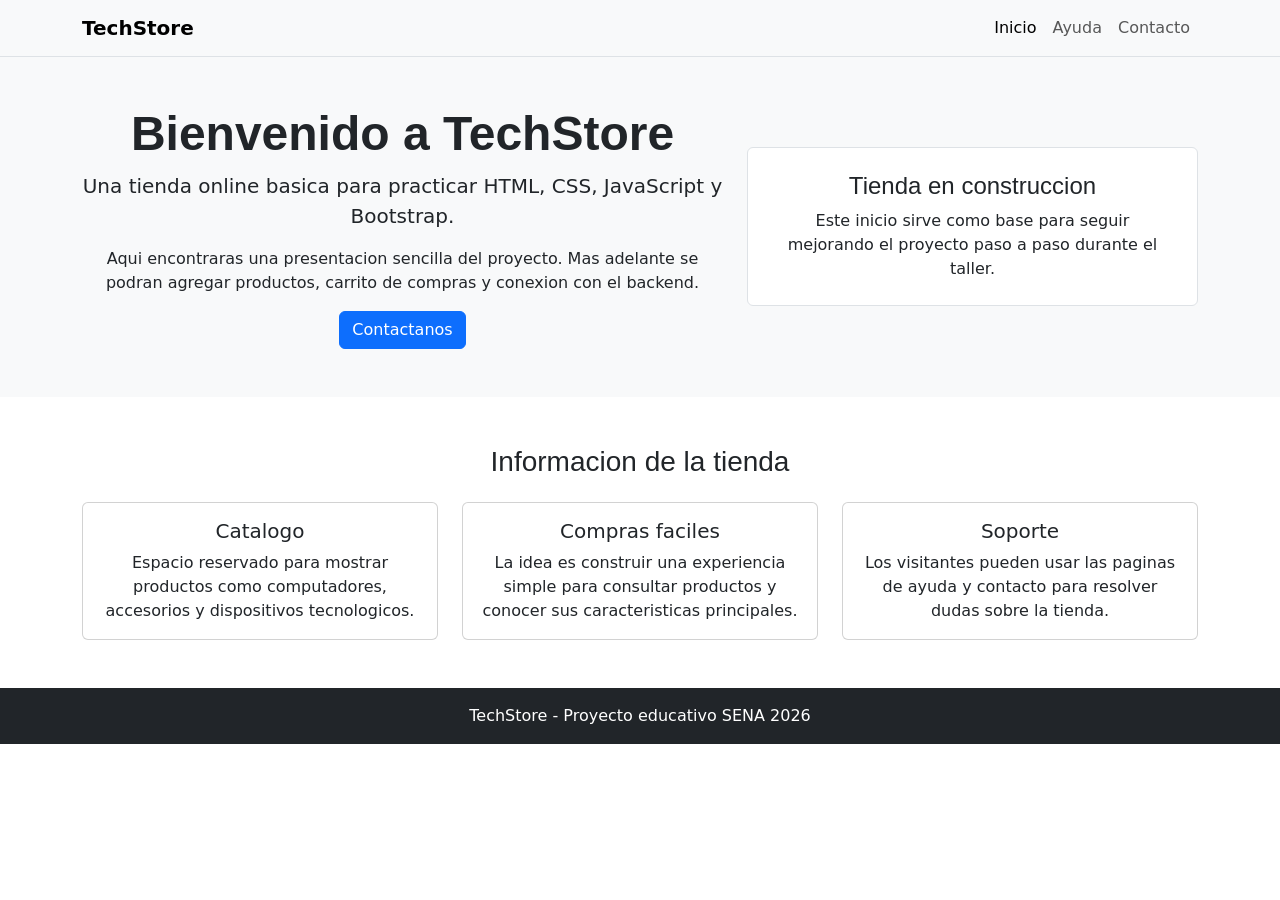
==== frontend/index.html @ 9f4b78a5 "Rediseño inicial de tienda virtual" ====
<!doctype html>
<html lang="es">
  <head>
    <meta charset="UTF-8" />
    <meta name="viewport" content="width=device-width, initial-scale=1" />
    <meta
      name="description"
      content="Pagina principal de una tienda online basica para aprendices."
    />
    <title>TechStore - Tienda Online</title>
    <link
      href="https://cdn.jsdelivr.net/npm/bootstrap@5.3.7/dist/css/bootstrap.min.css"
      rel="stylesheet"
    />
    <link rel="stylesheet" href="css/estilos.css" />
  </head>

  <body>
    <nav class="navbar navbar-expand-lg bg-body-tertiary border-bottom">
      <div class="container">
        <a class="navbar-brand fw-bold" href="index.html">TechStore</a>
        <button
          class="navbar-toggler"
          type="button"
          data-bs-toggle="collapse"
          data-bs-target="#menuPrincipal"
          aria-controls="menuPrincipal"
          aria-expanded="false"
          aria-label="Abrir menu de navegacion"
        >
          <span class="navbar-toggler-icon"></span>
        </button>

        <div class="collapse navbar-collapse" id="menuPrincipal">
          <ul class="navbar-nav ms-auto">
            <li class="nav-item">
              <a class="nav-link active" aria-current="page" href="index.html">
                Inicio
              </a>
            </li>
            <li class="nav-item">
              <a class="nav-link" href="ayuda.html">Ayuda</a>
            </li>
            <li class="nav-item">
              <a class="nav-link" href="contacto.html">Contacto</a>
            </li>
          </ul>
        </div>
      </div>
    </nav>

    <main>
      <section class="bg-light py-5">
        <div class="container">
          <div class="row align-items-center g-4">
            <div class="col-lg-7">
              <h1 class="display-5 fw-bold">Bienvenido a TechStore</h1>
              <p class="lead">
                Una tienda online basica para practicar HTML, CSS, JavaScript y
                Bootstrap.
              </p>
              <p>
                Aqui encontraras una presentacion sencilla del proyecto. Mas
                adelante se podran agregar productos, carrito de compras y
                conexion con el backend.
              </p>
              <a class="btn btn-primary" href="contacto.html">
                Contactanos
              </a>
            </div>
            <div class="col-lg-5">
              <div class="p-4 bg-white border rounded">
                <h2 class="h4">Tienda en construccion</h2>
                <p class="mb-0">
                  Este inicio sirve como base para seguir mejorando el proyecto
                  paso a paso durante el taller.
                </p>
              </div>
            </div>
          </div>
        </div>
      </section>

      <section class="py-5">
        <div class="container">
          <h2 class="h3 mb-4 text-center">Informacion de la tienda</h2>

          <div class="row g-4">
            <div class="col-md-4">
              <div class="card h-100">
                <div class="card-body">
                  <h3 class="card-title h5">Catalogo</h3>
                  <p class="card-text">
                    Espacio reservado para mostrar productos como computadores,
                    accesorios y dispositivos tecnologicos.
                  </p>
                </div>
              </div>
            </div>

            <div class="col-md-4">
              <div class="card h-100">
                <div class="card-body">
                  <h3 class="card-title h5">Compras faciles</h3>
                  <p class="card-text">
                    La idea es construir una experiencia simple para consultar
                    productos y conocer sus caracteristicas principales.
                  </p>
                </div>
              </div>
            </div>

            <div class="col-md-4">
              <div class="card h-100">
                <div class="card-body">
                  <h3 class="card-title h5">Soporte</h3>
                  <p class="card-text">
                    Los visitantes pueden usar las paginas de ayuda y contacto
                    para resolver dudas sobre la tienda.
                  </p>
                </div>
              </div>
            </div>
          </div>
        </div>
      </section>
    </main>

    <footer class="bg-dark text-white text-center py-3">
      <div class="container">
        <p class="mb-0">TechStore - Proyecto educativo SENA 2026</p>
      </div>
    </footer>

    <script src="js/script.js"></script>
    <script src="https://cdn.jsdelivr.net/npm/bootstrap@5.3.7/dist/js/bootstrap.bundle.min.js"></script>
  </body>
</html>
---- frontend/css/estilos.css ----
/* =========================
   TÍTULOS
========================= */

h1 {
  font-size: 20px;
  font-family: 'Gill Sans', 'Gill Sans MT', Calibri, 'Trebuchet MS', sans-serif;
  font-weight: bold;
}

h2 {
  font: bold 14px sans-serif;
}


/* =========================
   NORMALIZACIÓN HTML5
========================= */

header, section, footer, aside, nav, article, hgroup {
  display: block;
}


/* =========================
   ESTRUCTURA GENERAL
========================= */

body {
  text-align: center;
}

.agrupar {
  width: 960px;
  border: 10px solid rgb(18, 69, 18);
  margin: 15px auto;
}


/* =========================
   CABECERA
========================= */

.cabecera {
  background: #066580;
  border: 1px solid #2a7928;
  padding: 10px 5px;
}

.cabecera h1 {
  text-align: left;
}


/* =========================
   MENÚ
========================= */

.menu {
  background: #49ba84;
  padding: 1px;
  text-align: left;
}

.menu li {
  list-style: none;
  padding: 5px;
  font: bold 14px verdana;
  display: inline-block;
}

.menu a {
  text-decoration: none;
  color: black;
}

.menu a:hover {
  color: blue;
}


/* =========================
   CONTENIDO PRINCIPAL
========================= */

.seccion {
  padding: 20px;
  width: 600px;
  float: left;
}

article {
  background: #49ba84;
  border: 1px solid #999;
  padding: 20px;
  margin-bottom: 15px;
}

article footer {
  text-align: right;
  margin-top: 20px;
}

time {
  color: #999;
}


/* =========================
   BARRA LATERAL
========================= */

.columna {
  width: 300px;
  float: left;
  margin: 5px 0;
}

.columna blockquote {
  border: 1px solid black;
  padding: 40px;
  background: #49ba84;
  margin-bottom: 60px;
}


/* =========================
   PIE DE PÁGINA
========================= */

.pie {
  clear: both;
  padding: 20px;
  background: #066580;
  color: #fff;
}


/* =========================
   IMÁGENES
========================= */

img {
  width: 80px;
  display: block;
  margin: 20px auto;
}
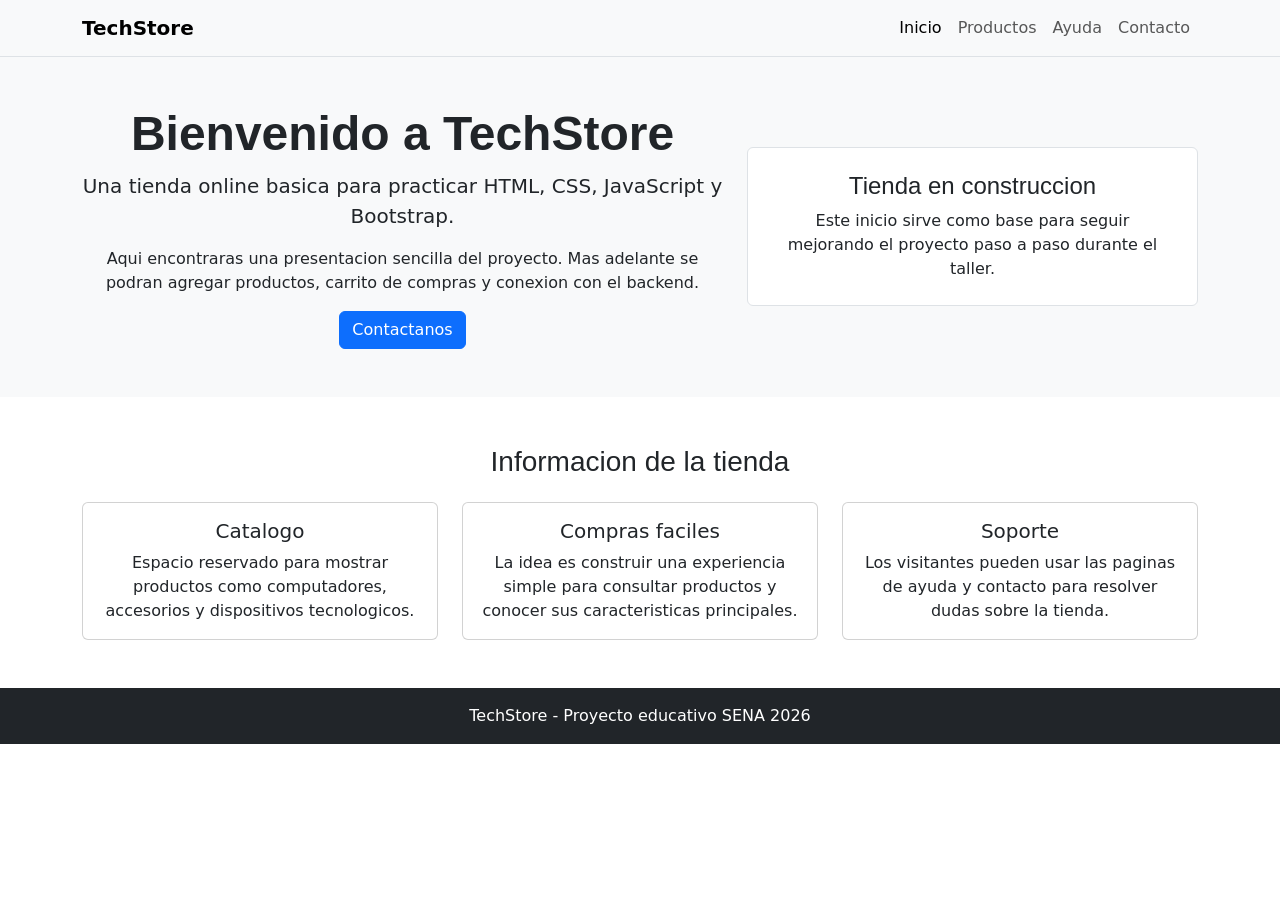
==== commit 089e89ee: "Guia 2 completada CRUD de productos" ====
--- a/frontend/index.html
+++ b/frontend/index.html
@@ -37,6 +37,9 @@
               <a class="nav-link active" aria-current="page" href="index.html">
                 Inicio
               </a>
+            </li>
+            <li class="nav-item">
+              <a class="nav-link" href="productos.html">Productos</a>
             </li>
             <li class="nav-item">
               <a class="nav-link" href="ayuda.html">Ayuda</a>
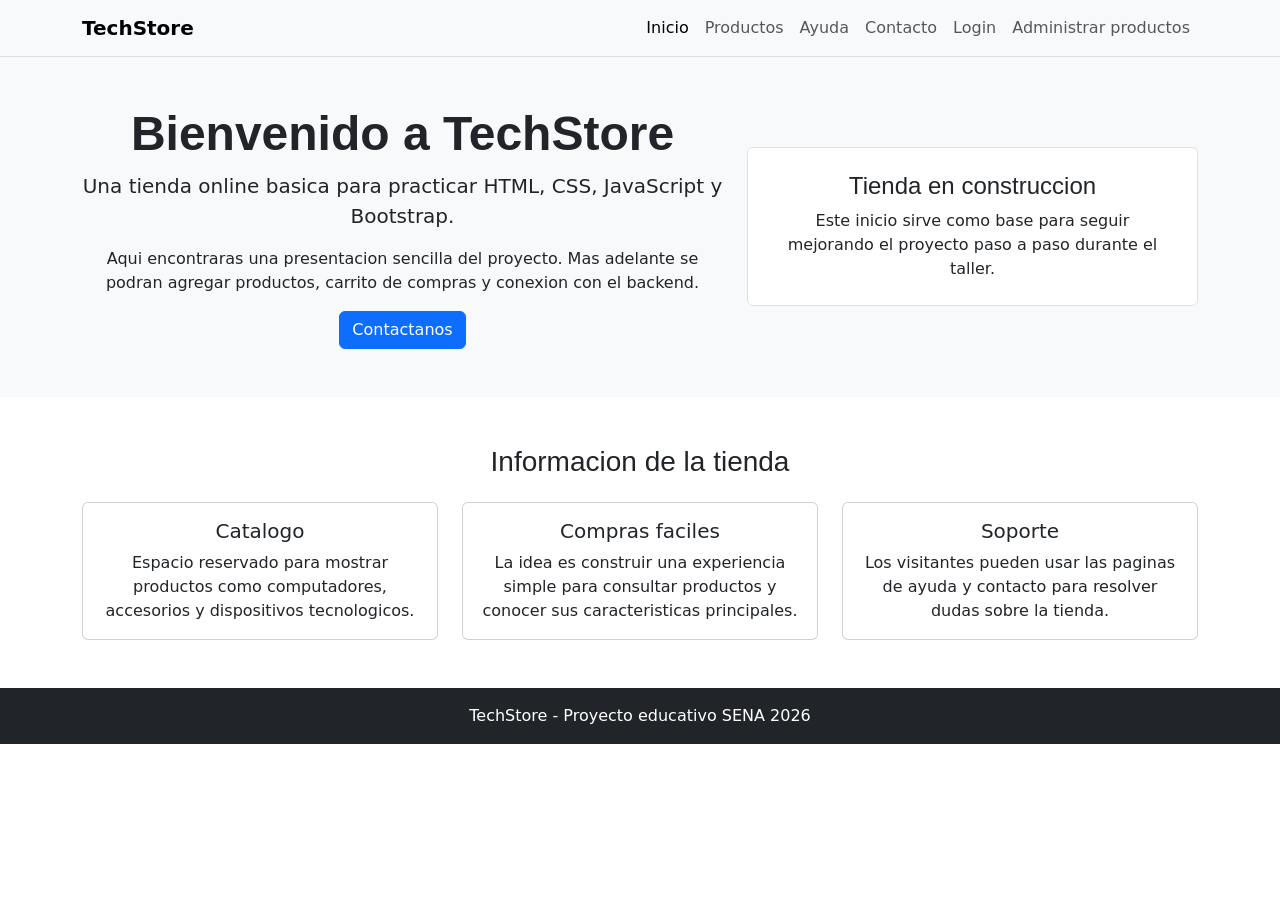
==== commit ade56652: "Actualización guía 3" ====
--- a/frontend/index.html
+++ b/frontend/index.html
@@ -46,6 +46,14 @@
             </li>
             <li class="nav-item">
               <a class="nav-link" href="contacto.html">Contacto</a>
+            </li>
+            <li class="nav-item">
+              <a class="nav-link" href="login.html">Login</a>
+            </li>
+            <li class="nav-item">
+              <a class="nav-link" href="admin-productos.html">
+                Administrar productos
+              </a>
             </li>
           </ul>
         </div>
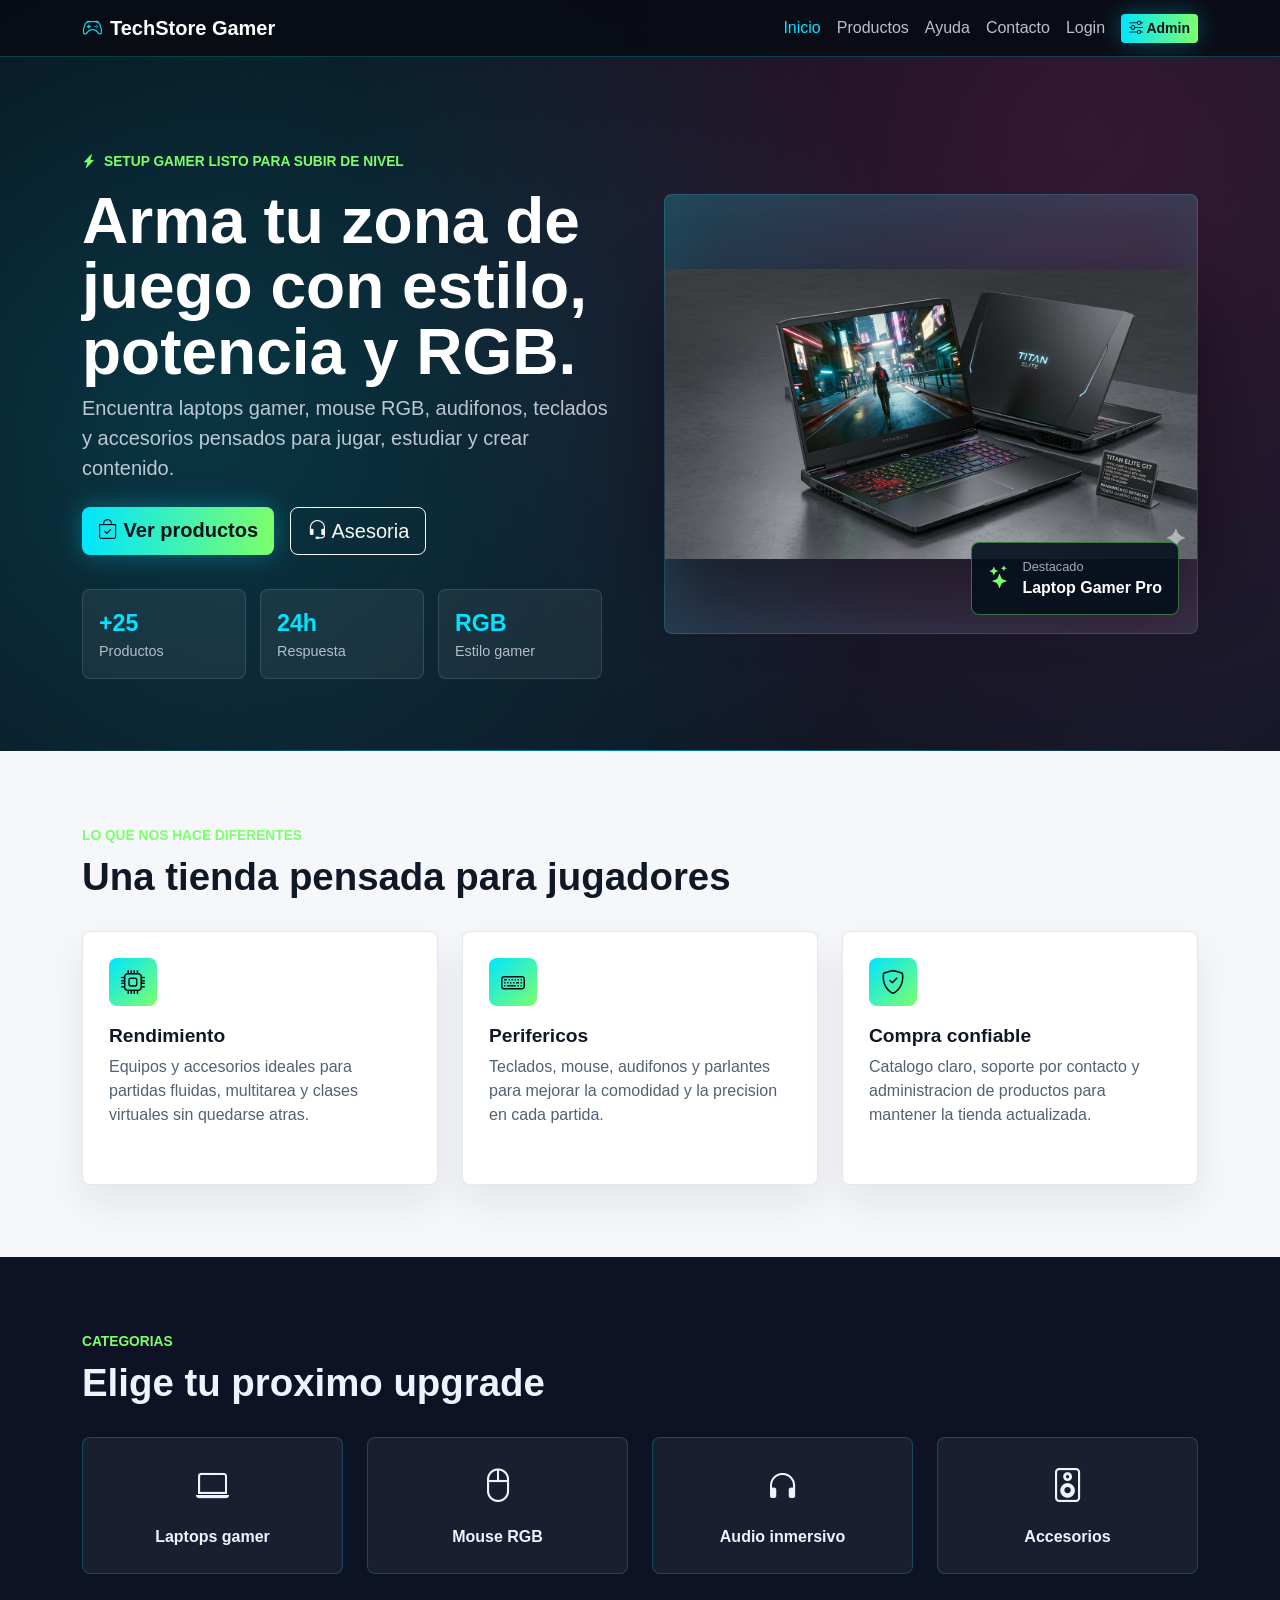
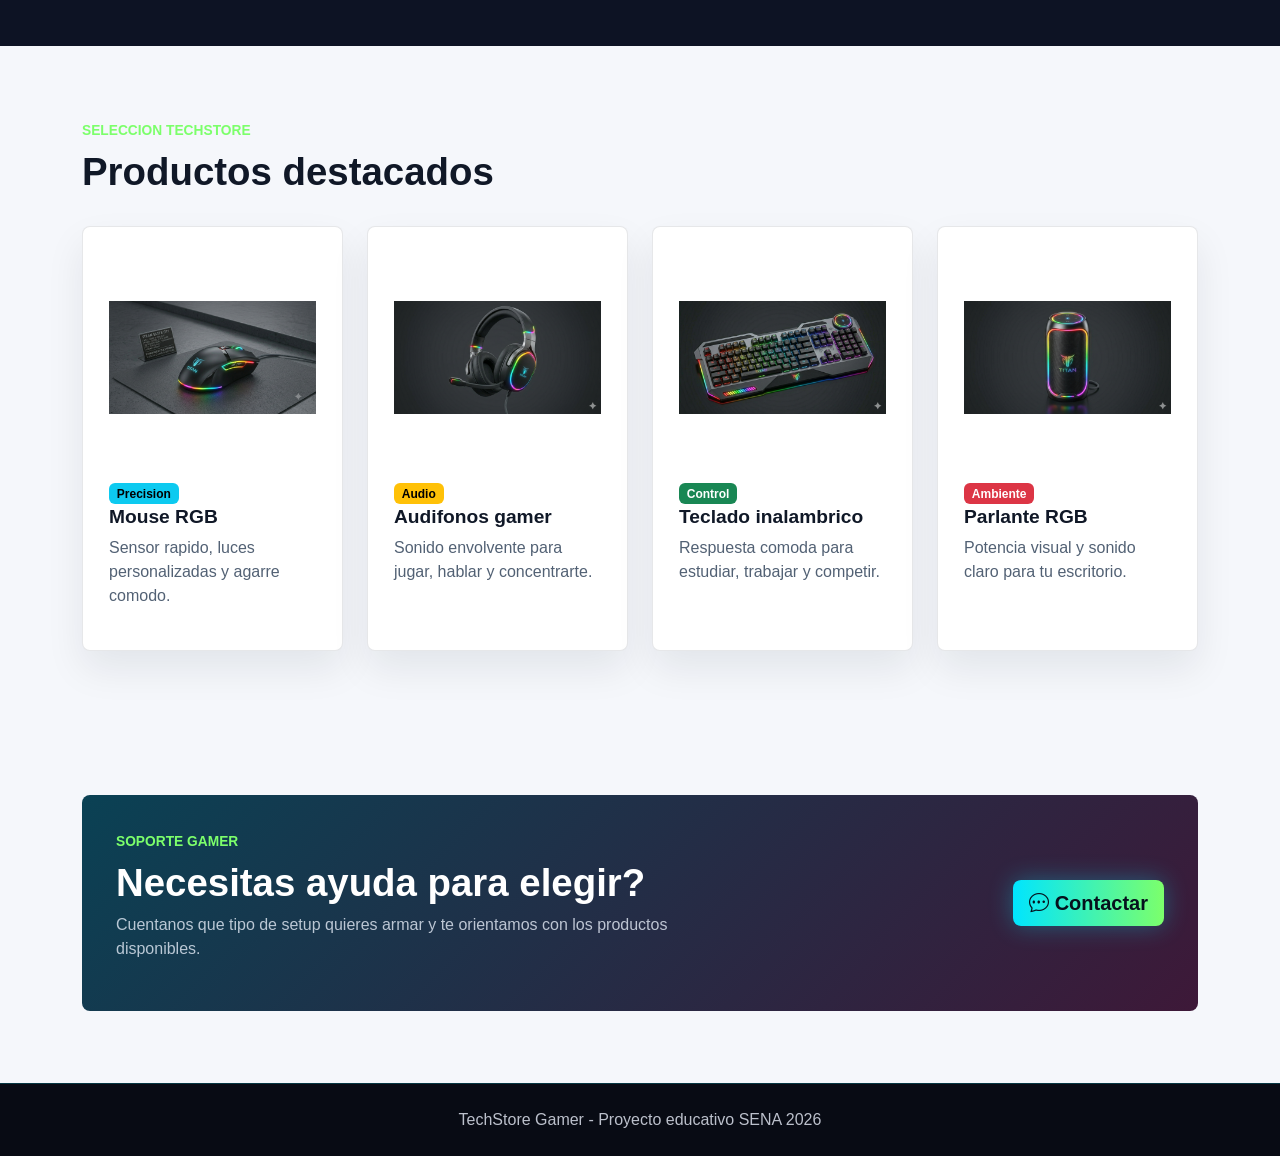
==== commit 061e7f34: "Cambios finales" ====
--- a/frontend/index.html
+++ b/frontend/index.html
@@ -5,20 +5,27 @@
     <meta name="viewport" content="width=device-width, initial-scale=1" />
     <meta
       name="description"
-      content="Pagina principal de una tienda online basica para aprendices."
+      content="TechStore Gamer, tienda virtual de accesorios, perifericos y equipos para jugadores."
     />
-    <title>TechStore - Tienda Online</title>
+    <title>TechStore Gamer - Tienda Online</title>
     <link
       href="https://cdn.jsdelivr.net/npm/bootstrap@5.3.7/dist/css/bootstrap.min.css"
       rel="stylesheet"
     />
+    <link
+      rel="stylesheet"
+      href="https://cdn.jsdelivr.net/npm/bootstrap-icons@1.11.3/font/bootstrap-icons.min.css"
+    />
     <link rel="stylesheet" href="css/estilos.css" />
   </head>
 
-  <body>
-    <nav class="navbar navbar-expand-lg bg-body-tertiary border-bottom">
+  <body class="gamer-page">
+    <nav class="navbar navbar-expand-lg navbar-dark gamer-navbar">
       <div class="container">
-        <a class="navbar-brand fw-bold" href="index.html">TechStore</a>
+        <a class="navbar-brand fw-bold d-flex align-items-center gap-2" href="index.html">
+          <i class="bi bi-controller"></i>
+          TechStore Gamer
+        </a>
         <button
           class="navbar-toggler"
           type="button"
@@ -32,7 +39,7 @@
         </button>
 
         <div class="collapse navbar-collapse" id="menuPrincipal">
-          <ul class="navbar-nav ms-auto">
+          <ul class="navbar-nav ms-auto align-items-lg-center">
             <li class="nav-item">
               <a class="nav-link active" aria-current="page" href="index.html">
                 Inicio
@@ -50,9 +57,10 @@
             <li class="nav-item">
               <a class="nav-link" href="login.html">Login</a>
             </li>
-            <li class="nav-item">
-              <a class="nav-link" href="admin-productos.html">
-                Administrar productos
+            <li class="nav-item ms-lg-2">
+              <a class="btn btn-neon btn-sm" href="admin-productos.html">
+                <i class="bi bi-sliders"></i>
+                Admin
               </a>
             </li>
           </ul>
@@ -61,85 +69,225 @@
     </nav>
 
     <main>
-      <section class="bg-light py-5">
-        <div class="container">
-          <div class="row align-items-center g-4">
-            <div class="col-lg-7">
-              <h1 class="display-5 fw-bold">Bienvenido a TechStore</h1>
-              <p class="lead">
-                Una tienda online basica para practicar HTML, CSS, JavaScript y
-                Bootstrap.
+      <section class="hero-gamer">
+        <div class="container">
+          <div class="row align-items-center g-5">
+            <div class="col-lg-6">
+              <span class="hero-badge">
+                <i class="bi bi-lightning-charge-fill"></i>
+                Setup gamer listo para subir de nivel
+              </span>
+              <h1 class="display-4 fw-bold mt-3">
+                Arma tu zona de juego con estilo, potencia y RGB.
+              </h1>
+              <p class="lead hero-copy">
+                Encuentra laptops gamer, mouse RGB, audifonos, teclados y
+                accesorios pensados para jugar, estudiar y crear contenido.
               </p>
-              <p>
-                Aqui encontraras una presentacion sencilla del proyecto. Mas
-                adelante se podran agregar productos, carrito de compras y
-                conexion con el backend.
-              </p>
-              <a class="btn btn-primary" href="contacto.html">
-                Contactanos
-              </a>
-            </div>
-            <div class="col-lg-5">
-              <div class="p-4 bg-white border rounded">
-                <h2 class="h4">Tienda en construccion</h2>
-                <p class="mb-0">
-                  Este inicio sirve como base para seguir mejorando el proyecto
-                  paso a paso durante el taller.
-                </p>
-              </div>
-            </div>
-          </div>
-        </div>
-      </section>
-
-      <section class="py-5">
-        <div class="container">
-          <h2 class="h3 mb-4 text-center">Informacion de la tienda</h2>
+              <div class="d-flex flex-wrap gap-3 mt-4">
+                <a class="btn btn-neon btn-lg" href="productos.html">
+                  <i class="bi bi-bag-check"></i>
+                  Ver productos
+                </a>
+                <a class="btn btn-outline-light btn-lg" href="contacto.html">
+                  <i class="bi bi-headset"></i>
+                  Asesoria
+                </a>
+              </div>
+
+              <div class="hero-stats">
+                <div>
+                  <strong>+25</strong>
+                  <span>Productos</span>
+                </div>
+                <div>
+                  <strong>24h</strong>
+                  <span>Respuesta</span>
+                </div>
+                <div>
+                  <strong>RGB</strong>
+                  <span>Estilo gamer</span>
+                </div>
+              </div>
+            </div>
+
+            <div class="col-lg-6">
+              <div class="hero-product">
+                <img
+                  src="img/laptogamer.png"
+                  alt="Laptop gamer destacada de TechStore"
+                />
+                <div class="floating-offer">
+                  <i class="bi bi-stars"></i>
+                  <div>
+                    <span>Destacado</span>
+                    <strong>Laptop Gamer Pro</strong>
+                  </div>
+                </div>
+              </div>
+            </div>
+          </div>
+        </div>
+      </section>
+
+      <section class="gamer-section">
+        <div class="container">
+          <div class="section-heading">
+            <span class="section-kicker">Lo que nos hace diferentes</span>
+            <h2>Una tienda pensada para jugadores</h2>
+          </div>
 
           <div class="row g-4">
             <div class="col-md-4">
-              <div class="card h-100">
-                <div class="card-body">
-                  <h3 class="card-title h5">Catalogo</h3>
-                  <p class="card-text">
-                    Espacio reservado para mostrar productos como computadores,
-                    accesorios y dispositivos tecnologicos.
-                  </p>
-                </div>
-              </div>
+              <article class="feature-card h-100">
+                <i class="bi bi-cpu"></i>
+                <h3>Rendimiento</h3>
+                <p>
+                  Equipos y accesorios ideales para partidas fluidas,
+                  multitarea y clases virtuales sin quedarse atras.
+                </p>
+              </article>
             </div>
 
             <div class="col-md-4">
-              <div class="card h-100">
-                <div class="card-body">
-                  <h3 class="card-title h5">Compras faciles</h3>
-                  <p class="card-text">
-                    La idea es construir una experiencia simple para consultar
-                    productos y conocer sus caracteristicas principales.
-                  </p>
-                </div>
-              </div>
+              <article class="feature-card h-100">
+                <i class="bi bi-keyboard"></i>
+                <h3>Perifericos</h3>
+                <p>
+                  Teclados, mouse, audifonos y parlantes para mejorar la
+                  comodidad y la precision en cada partida.
+                </p>
+              </article>
             </div>
 
             <div class="col-md-4">
-              <div class="card h-100">
-                <div class="card-body">
-                  <h3 class="card-title h5">Soporte</h3>
-                  <p class="card-text">
-                    Los visitantes pueden usar las paginas de ayuda y contacto
-                    para resolver dudas sobre la tienda.
-                  </p>
-                </div>
-              </div>
-            </div>
+              <article class="feature-card h-100">
+                <i class="bi bi-shield-check"></i>
+                <h3>Compra confiable</h3>
+                <p>
+                  Catalogo claro, soporte por contacto y administracion de
+                  productos para mantener la tienda actualizada.
+                </p>
+              </article>
+            </div>
+          </div>
+        </div>
+      </section>
+
+      <section class="gamer-section section-dark">
+        <div class="container">
+          <div class="section-heading">
+            <span class="section-kicker">Categorias</span>
+            <h2>Elige tu proximo upgrade</h2>
+          </div>
+
+          <div class="row g-4">
+            <div class="col-sm-6 col-lg-3">
+              <a class="category-tile" href="productos.html">
+                <i class="bi bi-laptop"></i>
+                <span>Laptops gamer</span>
+              </a>
+            </div>
+            <div class="col-sm-6 col-lg-3">
+              <a class="category-tile" href="productos.html">
+                <i class="bi bi-mouse2"></i>
+                <span>Mouse RGB</span>
+              </a>
+            </div>
+            <div class="col-sm-6 col-lg-3">
+              <a class="category-tile" href="productos.html">
+                <i class="bi bi-headphones"></i>
+                <span>Audio inmersivo</span>
+              </a>
+            </div>
+            <div class="col-sm-6 col-lg-3">
+              <a class="category-tile" href="productos.html">
+                <i class="bi bi-speaker"></i>
+                <span>Accesorios</span>
+              </a>
+            </div>
+          </div>
+        </div>
+      </section>
+
+      <section class="gamer-section">
+        <div class="container">
+          <div class="section-heading">
+            <span class="section-kicker">Seleccion TechStore</span>
+            <h2>Productos destacados</h2>
+          </div>
+
+          <div class="row g-4">
+            <div class="col-md-6 col-lg-3">
+              <div class="product-highlight h-100">
+                <img src="img/mousergb.png" alt="Mouse RGB gamer" />
+                <div>
+                  <span class="badge text-bg-info">Precision</span>
+                  <h3>Mouse RGB</h3>
+                  <p>Sensor rapido, luces personalizadas y agarre comodo.</p>
+                </div>
+              </div>
+            </div>
+
+            <div class="col-md-6 col-lg-3">
+              <div class="product-highlight h-100">
+                <img src="img/Audifonos.png" alt="Audifonos gamer" />
+                <div>
+                  <span class="badge text-bg-warning">Audio</span>
+                  <h3>Audifonos gamer</h3>
+                  <p>Sonido envolvente para jugar, hablar y concentrarte.</p>
+                </div>
+              </div>
+            </div>
+
+            <div class="col-md-6 col-lg-3">
+              <div class="product-highlight h-100">
+                <img src="img/tecladoinalámbrico.png" alt="Teclado gamer" />
+                <div>
+                  <span class="badge text-bg-success">Control</span>
+                  <h3>Teclado inalambrico</h3>
+                  <p>Respuesta comoda para estudiar, trabajar y competir.</p>
+                </div>
+              </div>
+            </div>
+
+            <div class="col-md-6 col-lg-3">
+              <div class="product-highlight h-100">
+                <img src="img/Parlante.png" alt="Parlante gamer" />
+                <div>
+                  <span class="badge text-bg-danger">Ambiente</span>
+                  <h3>Parlante RGB</h3>
+                  <p>Potencia visual y sonido claro para tu escritorio.</p>
+                </div>
+              </div>
+            </div>
+          </div>
+        </div>
+      </section>
+
+      <section class="cta-gamer">
+        <div class="container">
+          <div class="cta-panel">
+            <div>
+              <span class="section-kicker">Soporte gamer</span>
+              <h2>Necesitas ayuda para elegir?</h2>
+              <p>
+                Cuentanos que tipo de setup quieres armar y te orientamos con
+                los productos disponibles.
+              </p>
+            </div>
+            <a class="btn btn-neon btn-lg" href="contacto.html">
+              <i class="bi bi-chat-dots"></i>
+              Contactar
+            </a>
           </div>
         </div>
       </section>
     </main>
 
-    <footer class="bg-dark text-white text-center py-3">
+    <footer class="gamer-footer text-center py-4">
       <div class="container">
-        <p class="mb-0">TechStore - Proyecto educativo SENA 2026</p>
+        <p class="mb-0">TechStore Gamer - Proyecto educativo SENA 2026</p>
       </div>
     </footer>
 
--- a/frontend/css/estilos.css
+++ b/frontend/css/estilos.css
@@ -146,3 +146,520 @@
   margin: 20px auto;
 }
 
+
+/* =========================
+   HOME GAMER
+========================= */
+
+.gamer-page {
+  min-height: 100vh;
+  text-align: left;
+  color: #eef4ff;
+  background:
+    radial-gradient(circle at 15% 15%, rgba(0, 229, 255, 0.18), transparent 28%),
+    radial-gradient(circle at 85% 5%, rgba(255, 46, 136, 0.16), transparent 26%),
+    linear-gradient(135deg, #080b14 0%, #111827 48%, #0b1020 100%);
+  font-family: Arial, Helvetica, sans-serif;
+}
+
+.gamer-page h1,
+.gamer-page h2,
+.gamer-page h3,
+.gamer-page p {
+  text-align: left;
+}
+
+.gamer-page .text-center,
+.gamer-page .text-center h1,
+.gamer-page .text-center h2,
+.gamer-page .text-center h3,
+.gamer-page .text-center p {
+  text-align: center;
+}
+
+.gamer-page img {
+  width: auto;
+  max-width: 100%;
+  margin: 0;
+}
+
+.gamer-navbar {
+  background: rgba(8, 11, 20, 0.92);
+  border-bottom: 1px solid rgba(0, 229, 255, 0.25);
+  backdrop-filter: blur(12px);
+}
+
+.gamer-navbar .navbar-brand {
+  color: #ffffff;
+  letter-spacing: 0;
+}
+
+.gamer-navbar .navbar-brand i,
+.gamer-navbar .nav-link.active {
+  color: #00e5ff;
+}
+
+.gamer-navbar .nav-link {
+  color: rgba(238, 244, 255, 0.78);
+}
+
+.gamer-navbar .nav-link:hover {
+  color: #ffffff;
+}
+
+.btn-neon {
+  border: 0;
+  color: #06111d;
+  font-weight: 700;
+  background: linear-gradient(90deg, #00e5ff, #7cff6b);
+  box-shadow: 0 0 24px rgba(0, 229, 255, 0.32);
+}
+
+.btn-neon:hover {
+  color: #06111d;
+  background: linear-gradient(90deg, #7cff6b, #00e5ff);
+}
+
+.hero-gamer {
+  position: relative;
+  overflow: hidden;
+  padding: 92px 0 72px;
+}
+
+.hero-gamer::after {
+  position: absolute;
+  inset: auto 0 0;
+  height: 1px;
+  content: "";
+  background: linear-gradient(90deg, transparent, rgba(0, 229, 255, 0.55), transparent);
+}
+
+.hero-badge,
+.section-kicker {
+  display: inline-flex;
+  align-items: center;
+  gap: 8px;
+  color: #7cff6b;
+  font-size: 0.86rem;
+  font-weight: 700;
+  letter-spacing: 0;
+  text-transform: uppercase;
+}
+
+.hero-gamer h1 {
+  max-width: 680px;
+  color: #ffffff;
+  font-size: clamp(2.3rem, 5vw, 4.6rem);
+  line-height: 1.02;
+}
+
+.hero-copy {
+  max-width: 620px;
+  color: rgba(238, 244, 255, 0.78);
+}
+
+.hero-stats {
+  display: grid;
+  max-width: 520px;
+  grid-template-columns: repeat(3, 1fr);
+  gap: 14px;
+  margin-top: 34px;
+}
+
+.hero-stats div {
+  padding: 16px;
+  border: 1px solid rgba(255, 255, 255, 0.12);
+  border-radius: 8px;
+  background: rgba(255, 255, 255, 0.06);
+}
+
+.hero-stats strong {
+  display: block;
+  color: #00e5ff;
+  font-size: 1.45rem;
+}
+
+.hero-stats span {
+  display: block;
+  color: rgba(238, 244, 255, 0.72);
+  font-size: 0.9rem;
+}
+
+.hero-product {
+  position: relative;
+  min-height: 440px;
+  display: flex;
+  align-items: center;
+  justify-content: center;
+  border: 1px solid rgba(0, 229, 255, 0.24);
+  border-radius: 8px;
+  background:
+    linear-gradient(145deg, rgba(0, 229, 255, 0.13), rgba(255, 46, 136, 0.09)),
+    rgba(255, 255, 255, 0.05);
+  box-shadow: inset 0 0 55px rgba(0, 229, 255, 0.08);
+}
+
+.hero-product img {
+  max-height: 390px;
+  object-fit: contain;
+  filter: drop-shadow(0 28px 38px rgba(0, 0, 0, 0.45));
+}
+
+.floating-offer {
+  position: absolute;
+  right: 18px;
+  bottom: 18px;
+  display: flex;
+  align-items: center;
+  gap: 12px;
+  padding: 14px 16px;
+  border: 1px solid rgba(124, 255, 107, 0.4);
+  border-radius: 8px;
+  color: #ffffff;
+  background: rgba(6, 17, 29, 0.9);
+}
+
+.floating-offer i {
+  color: #7cff6b;
+  font-size: 1.4rem;
+}
+
+.floating-offer span {
+  display: block;
+  color: rgba(238, 244, 255, 0.68);
+  font-size: 0.8rem;
+}
+
+.floating-offer strong {
+  display: block;
+}
+
+.gamer-section {
+  padding: 72px 0;
+  background: #f5f7fb;
+  color: #101827;
+}
+
+.section-dark {
+  background: #0d1324;
+  color: #eef4ff;
+}
+
+.section-heading {
+  max-width: 720px;
+  margin-bottom: 32px;
+}
+
+.section-heading h2,
+.cta-panel h2 {
+  margin-top: 8px;
+  color: inherit;
+  font-size: clamp(1.8rem, 3vw, 2.6rem);
+  font-weight: 800;
+}
+
+.feature-card,
+.product-highlight {
+  padding: 26px;
+  border: 1px solid rgba(16, 24, 39, 0.1);
+  border-radius: 8px;
+  background: #ffffff;
+  box-shadow: 0 18px 38px rgba(16, 24, 39, 0.08);
+}
+
+.feature-card i {
+  display: inline-flex;
+  width: 48px;
+  height: 48px;
+  align-items: center;
+  justify-content: center;
+  margin-bottom: 18px;
+  border-radius: 8px;
+  color: #06111d;
+  font-size: 1.5rem;
+  background: linear-gradient(135deg, #00e5ff, #7cff6b);
+}
+
+.feature-card h3,
+.product-highlight h3 {
+  color: #101827;
+  font-size: 1.2rem;
+  font-weight: 800;
+}
+
+.feature-card p,
+.product-highlight p,
+.cta-panel p {
+  color: #526174;
+}
+
+.category-tile {
+  display: flex;
+  min-height: 132px;
+  align-items: center;
+  justify-content: center;
+  flex-direction: column;
+  gap: 12px;
+  padding: 24px;
+  border: 1px solid rgba(0, 229, 255, 0.22);
+  border-radius: 8px;
+  color: #eef4ff;
+  text-decoration: none;
+  background: rgba(255, 255, 255, 0.055);
+}
+
+.category-tile:hover {
+  color: #06111d;
+  background: linear-gradient(135deg, #00e5ff, #7cff6b);
+}
+
+.category-tile i {
+  font-size: 2.1rem;
+}
+
+.category-tile span {
+  font-weight: 800;
+}
+
+.product-highlight {
+  display: grid;
+  grid-template-rows: 210px 1fr;
+  gap: 18px;
+}
+
+.product-highlight img {
+  width: 100%;
+  height: 210px;
+  object-fit: contain;
+}
+
+.cta-gamer {
+  padding: 72px 0;
+  background: #f5f7fb;
+}
+
+.cta-panel {
+  display: flex;
+  align-items: center;
+  justify-content: space-between;
+  gap: 24px;
+  padding: 34px;
+  border-radius: 8px;
+  color: #ffffff;
+  background:
+    linear-gradient(135deg, rgba(0, 229, 255, 0.22), rgba(255, 46, 136, 0.2)),
+    #0d1324;
+}
+
+.cta-panel p {
+  max-width: 620px;
+  color: rgba(238, 244, 255, 0.76);
+}
+
+.gamer-footer {
+  color: rgba(238, 244, 255, 0.78);
+  background: #080b14;
+  border-top: 1px solid rgba(0, 229, 255, 0.2);
+}
+
+@media (max-width: 991px) {
+  .hero-gamer {
+    padding-top: 64px;
+  }
+
+  .hero-product {
+    min-height: 340px;
+  }
+
+  .hero-product img {
+    max-height: 300px;
+  }
+}
+
+@media (max-width: 767px) {
+  .hero-stats {
+    grid-template-columns: 1fr;
+  }
+
+  .cta-panel {
+    align-items: flex-start;
+    flex-direction: column;
+  }
+
+  .floating-offer {
+    left: 14px;
+    right: 14px;
+  }
+}
+
+
+/* =========================
+   PAGINAS INTERNAS GAMER
+========================= */
+
+.inner-page {
+  background:
+    radial-gradient(circle at 12% 0%, rgba(0, 229, 255, 0.14), transparent 30%),
+    radial-gradient(circle at 88% 12%, rgba(255, 46, 136, 0.12), transparent 26%),
+    #0d1324;
+}
+
+.page-hero {
+  padding: 70px 0 58px;
+  border-bottom: 1px solid rgba(0, 229, 255, 0.2);
+  color: #ffffff;
+  background:
+    linear-gradient(135deg, rgba(0, 229, 255, 0.14), rgba(124, 255, 107, 0.06)),
+    #080b14;
+}
+
+.page-hero h1 {
+  margin-top: 10px;
+  color: #ffffff;
+}
+
+.page-hero .lead {
+  max-width: 760px;
+  color: rgba(238, 244, 255, 0.76);
+}
+
+.support-section,
+.catalog-section {
+  color: #eef4ff;
+  background: #0d1324;
+}
+
+.support-section h2,
+.catalog-section h2 {
+  color: #ffffff;
+}
+
+.gamer-card,
+.gamer-form-panel,
+.gamer-page .card {
+  border: 1px solid rgba(0, 229, 255, 0.2);
+  border-radius: 8px;
+  color: #eef4ff;
+  background: rgba(255, 255, 255, 0.06);
+  box-shadow: 0 18px 38px rgba(0, 0, 0, 0.24);
+}
+
+.gamer-card .card-body,
+.gamer-page .card-body {
+  padding: 26px;
+}
+
+.gamer-page .card-title,
+.gamer-page .card h2,
+.gamer-page .card h3 {
+  color: #ffffff;
+}
+
+.gamer-page .card-text,
+.gamer-page .text-muted,
+.gamer-page .card p {
+  color: rgba(238, 244, 255, 0.72) !important;
+}
+
+.gamer-page .card-img-top {
+  height: 230px;
+  object-fit: contain;
+  padding: 20px;
+  background: linear-gradient(135deg, rgba(0, 229, 255, 0.1), rgba(255, 46, 136, 0.08));
+}
+
+.gamer-page .badge.text-bg-primary {
+  color: #06111d !important;
+  background: #00e5ff !important;
+}
+
+.gamer-form-panel {
+  height: 100%;
+  padding: 28px;
+}
+
+.gamer-page .form-label {
+  color: rgba(238, 244, 255, 0.84);
+  font-weight: 700;
+}
+
+.gamer-page .form-control {
+  border: 1px solid rgba(0, 229, 255, 0.24);
+  color: #ffffff;
+  background: rgba(8, 11, 20, 0.82);
+}
+
+.gamer-page .form-control:focus {
+  border-color: #00e5ff;
+  box-shadow: 0 0 0 0.2rem rgba(0, 229, 255, 0.18);
+}
+
+.gamer-page .form-control::placeholder {
+  color: rgba(238, 244, 255, 0.46);
+}
+
+.gamer-accordion .accordion-item {
+  overflow: hidden;
+  border: 1px solid rgba(0, 229, 255, 0.18);
+  border-radius: 8px;
+  color: #eef4ff;
+  background: rgba(255, 255, 255, 0.05);
+}
+
+.gamer-accordion .accordion-item + .accordion-item {
+  margin-top: 12px;
+}
+
+.gamer-accordion .accordion-button {
+  color: #ffffff;
+  background: rgba(255, 255, 255, 0.05);
+  box-shadow: none;
+}
+
+.gamer-accordion .accordion-button:not(.collapsed) {
+  color: #06111d;
+  background: linear-gradient(90deg, #00e5ff, #7cff6b);
+}
+
+.gamer-accordion .accordion-body {
+  color: rgba(238, 244, 255, 0.78);
+  background: rgba(8, 11, 20, 0.72);
+}
+
+.gamer-list .list-group-item {
+  display: flex;
+  gap: 12px;
+  align-items: flex-start;
+  border-color: rgba(0, 229, 255, 0.18);
+  color: rgba(238, 244, 255, 0.82);
+  background: rgba(255, 255, 255, 0.06);
+}
+
+.gamer-list .list-group-item i {
+  color: #7cff6b;
+}
+
+.gamer-table-wrap {
+  overflow: hidden;
+  border: 1px solid rgba(0, 229, 255, 0.22);
+  border-radius: 8px;
+  box-shadow: 0 18px 38px rgba(0, 0, 0, 0.2);
+}
+
+.gamer-table-wrap .table {
+  --bs-table-bg: rgba(8, 11, 20, 0.9);
+  --bs-table-striped-bg: rgba(255, 255, 255, 0.04);
+  --bs-table-border-color: rgba(0, 229, 255, 0.18);
+}
+
+.gamer-page .alert-info {
+  border-color: rgba(0, 229, 255, 0.28);
+  color: #d9fbff;
+  background: rgba(0, 229, 255, 0.12);
+}
+
+.gamer-page .btn-warning,
+.gamer-page .btn-danger {
+  font-weight: 700;
+}
+
